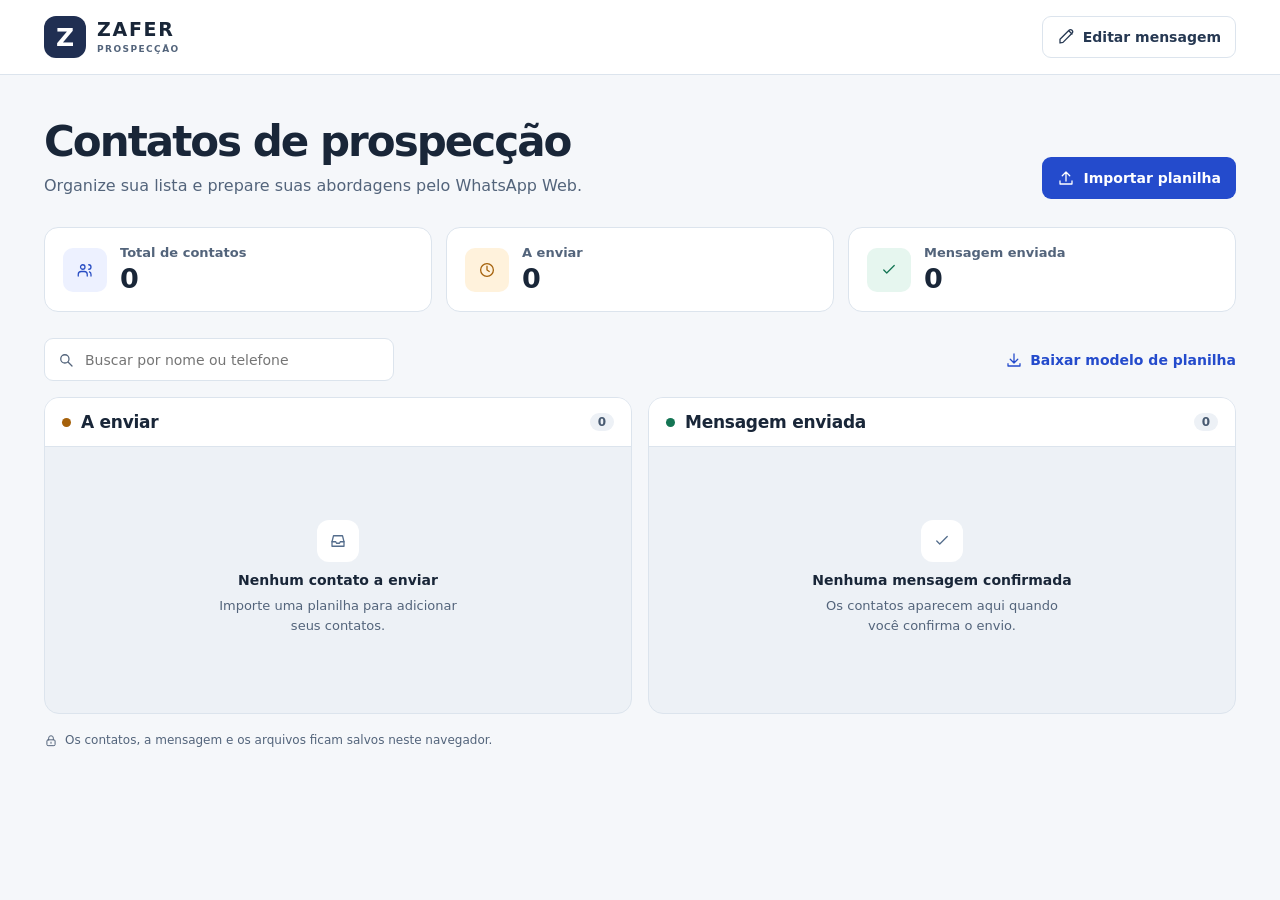
==== index.html @ 2246ed5c "Add files via upload" ====
<!doctype html>
<html lang="pt-BR">
<head>
<meta charset="utf-8">
<meta name="viewport" content="width=device-width, initial-scale=1">
<meta name="description" content="Painel de prospecção da Zafer. Organize seus contatos e prepare mensagens para o WhatsApp Web.">
<title>Prospecção Zafer</title>
<link rel="stylesheet" href="style.css">
<script src="jszip.min.js" defer></script>
<script type="module" src="app.js"></script>
</head>
<body>
<header class="top"><div class="top-inner">
  <a class="brand" href="./" aria-label="Início — Prospecção Zafer"><span class="mark">Z</span><span><strong>ZAFER</strong><small>PROSPECÇÃO</small></span></a>
  <button class="button secondary" id="edit-message"><span data-icon="edit"></span> Editar mensagem</button>
</div></header>
<main>
  <section class="intro">
    <div><h1>Contatos de prospecção</h1><p>Organize sua lista e prepare suas abordagens pelo WhatsApp Web.</p></div>
    <button class="button primary" id="import"><span data-icon="upload"></span> Importar planilha</button>
  </section>
  <section class="overview" aria-label="Resumo de contatos">
    <div class="metric"><span class="metric-icon blue" data-icon="users"></span><div><small>Total de contatos</small><strong id="total">0</strong></div></div>
    <div class="metric"><span class="metric-icon amber" data-icon="clock"></span><div><small>A enviar</small><strong id="pending-count">0</strong></div></div>
    <div class="metric"><span class="metric-icon green" data-icon="check"></span><div><small>Mensagem enviada</small><strong id="sent-count">0</strong></div></div>
  </section>
  <div class="toolbar">
    <label class="search"><span data-icon="search"></span><input id="search" type="search" placeholder="Buscar por nome ou telefone" aria-label="Buscar por nome ou telefone"></label>
    <a class="text-action" href="modelo-contatos.csv" download><span data-icon="download"></span> Baixar modelo de planilha</a>
  </div>
  <div class="board">
    <section class="lane" aria-labelledby="pending-title">
      <header><span class="dot amber"></span><h2 id="pending-title">A enviar</h2><span id="pending-pill" class="pill">0</span></header>
      <div class="entries" id="pending"></div>
    </section>
    <section class="lane" aria-labelledby="sent-title">
      <header><span class="dot green"></span><h2 id="sent-title">Mensagem enviada</h2><span id="sent-pill" class="pill">0</span></header>
      <div class="entries" id="sent"></div>
    </section>
  </div>
  <p class="foot"><span data-icon="lock"></span> Os contatos, a mensagem e os arquivos ficam salvos neste navegador.</p>
</main>
<dialog id="import-dialog" aria-labelledby="import-title">
  <div class="dialog-head"><h2 id="import-title">Importar contatos</h2><button class="icon-button close" type="button" aria-label="Fechar"><span data-icon="close"></span></button></div>
  <p>Use um arquivo XLSX ou CSV com as colunas <strong>Nome</strong> e <strong>WhatsApp</strong>. Inclua o DDD em todos os números.</p>
  <label class="drop"><span data-icon="upload"></span><strong>Selecionar planilha</strong><small>XLSX ou CSV</small><input type="file" id="sheet" accept=".xlsx,.csv"></label>
  <p class="feedback" id="import-feedback" role="status"></p>
  <div class="dialog-actions"><a class="text-action" href="modelo-contatos.csv" download><span data-icon="download"></span> Baixar modelo</a><button type="button" class="button secondary close">Fechar</button></div>
</dialog>
<dialog id="message-dialog" aria-labelledby="message-title">
  <form id="message-form">
    <div class="dialog-head"><h2 id="message-title">Mensagem personalizada</h2><button class="icon-button close" type="button" aria-label="Fechar"><span data-icon="close"></span></button></div>
    <label for="message" class="field-label">Texto da mensagem</label>
    <textarea id="message" rows="5" maxlength="4096" placeholder="Escreva sua mensagem aqui…"></textarea>
    <p class="hint">Use <code>{nome}</code> para inserir o nome do contato e <code>{saudacao}</code> para inserir Bom dia, Boa tarde ou Boa noite.</p>
    <label class="button secondary file-button"><span data-icon="clip"></span> Adicionar fotos e vídeos<input type="file" id="media-input" accept="image/*,video/*" multiple></label>
    <ul id="draft-media" class="media-list"></ul>
    <p class="hint">As mídias ficam disponíveis para baixar e anexar na conversa do WhatsApp Web.</p>
    <p class="feedback" id="message-feedback" role="status"></p>
    <div class="dialog-actions right"><button type="button" class="button secondary close">Cancelar</button><button type="submit" class="button primary" id="save-message">Salvar mensagem</button></div>
  </form>
</dialog>
<dialog id="send-dialog" aria-labelledby="send-title">
  <div class="dialog-head"><h2 id="send-title">Confirmar envio</h2><button class="icon-button close" type="button" aria-label="Fechar"><span data-icon="close"></span></button></div>
  <p id="send-description"></p>
  <div id="send-media-area" hidden><p class="hint">Baixe os arquivos abaixo. Na conversa, clique em <strong>+</strong> e selecione <strong>Fotos e vídeos</strong> para anexá-los.</p><ul id="send-media" class="media-list"></ul></div>
  <p id="send-feedback" class="feedback" role="status"></p>
  <div class="dialog-actions"><a class="text-action" id="reopen" target="_blank" rel="noopener noreferrer">Abrir WhatsApp Web <span data-icon="external"></span></a><button type="button" class="button primary" id="confirm-send"><span data-icon="check"></span> Marcar como enviada</button></div>
</dialog>
<div id="toast" role="status" class="toast" hidden></div>
</body>
</html>
---- style.css ----
:root{font-family:Inter,system-ui,-apple-system,BlinkMacSystemFont,"Segoe UI",sans-serif;color:#192638;background:#f5f7fa;font-synthesis:none;--muted:#53647b;--border:#dce4ed;--blue:#244bcc;--blue-dark:#193cb2;--white:#fff}
*{box-sizing:border-box}body{margin:0}button,input,textarea{font:inherit}button,a,input,textarea{-webkit-tap-highlight-color:transparent}button{cursor:pointer}button:disabled{cursor:wait;opacity:.6}a{color:inherit}button:focus-visible,a:focus-visible,input:focus-visible,textarea:focus-visible,label:focus-within{outline:2px solid #315fea;outline-offset:3px}svg{display:block;width:18px;height:18px;stroke:currentColor;fill:none;stroke-width:1.7;stroke-linecap:round;stroke-linejoin:round}[hidden]{display:none!important}
.top{background:#fff;border-bottom:1px solid var(--border)}.top-inner{max-width:1264px;margin:auto;min-height:74px;display:flex;justify-content:space-between;align-items:center;padding:0 36px;gap:12px}.brand{text-decoration:none;display:flex;align-items:center;gap:11px}.brand strong,.brand small{display:block;line-height:1.05}.brand strong{font-size:19px;letter-spacing:.09em;font-weight:850}.brand small{font-size:9px;letter-spacing:.16em;font-weight:750;color:var(--muted);margin-top:5px}.mark{display:grid;place-items:center;background:#202f52;color:#fff;font-size:25px;font-weight:850;width:42px;height:42px;border-radius:12px}
main{max-width:1264px;margin:auto;padding:44px 36px 26px}.intro{display:flex;justify-content:space-between;align-items:end;gap:22px;margin-bottom:28px}h1{margin:0;font-size:clamp(29px,4vw,42px);line-height:1.1;letter-spacing:-.047em}p{color:var(--muted);line-height:1.55}.intro p{margin:9px 0 0}.button{display:inline-flex;align-items:center;justify-content:center;gap:8px;padding:10px 14px;min-height:42px;white-space:nowrap;border:1px solid transparent;border-radius:9px;font-size:14px;font-weight:680;text-decoration:none}.primary{background:var(--blue);color:white}.primary:hover{background:var(--blue-dark)}.secondary{background:#fff;color:#263852;border-color:var(--border)}.secondary:hover{background:#edf2fa}.text-action{display:inline-flex;align-items:center;gap:7px;border:0;background:transparent;text-decoration:none;font-size:14px;font-weight:680;color:var(--blue);padding:5px 0}.text-action:hover{text-decoration:underline}
.overview{display:grid;grid-template-columns:repeat(3,minmax(0,1fr));gap:14px;margin-bottom:26px}.metric{display:flex;gap:13px;align-items:center;background:white;border:1px solid var(--border);border-radius:14px;padding:17px 18px}.metric-icon{display:grid;place-items:center;border-radius:10px;width:44px;height:44px;flex-shrink:0}.metric small{display:block;color:var(--muted);font-size:13px;font-weight:650}.metric strong{display:block;font-size:27px;line-height:1.13;margin-top:4px;font-variant-numeric:tabular-nums}.blue{color:#284dc3;background:#edf1ff}.amber{color:#a5610b;background:#fff2dc}.green{color:#147554;background:#e6f6ef}
.toolbar{display:flex;justify-content:space-between;align-items:center;gap:14px;margin-bottom:16px}.search{display:flex;align-items:center;gap:10px;background:white;border:1px solid var(--border);border-radius:9px;padding:0 12px;width:min(100%,350px);color:var(--muted)}.search input{width:100%;min-width:0;height:41px;padding:0;border:0;color:#192638;background:transparent;font-size:14px}.search input:focus-visible{outline:none}
.board{display:grid;grid-template-columns:repeat(2,minmax(0,1fr));gap:16px}.lane{background:#edf1f6;border:1px solid var(--border);border-radius:15px;min-width:0;overflow:hidden}.lane>header{display:flex;align-items:center;gap:10px;padding:14px 17px;background:#fff;border-bottom:1px solid var(--border)}h2{margin:0;font-size:17px;letter-spacing:-.015em}.dot{height:9px;width:9px;border-radius:50%;background:currentColor}.pill{background:#edf1f6;color:#495b72;border-radius:999px;padding:2px 8px;font-size:12px;font-weight:750;margin-left:auto}.entries{display:grid;align-content:start;gap:10px;padding:12px;min-height:266px}.empty{display:grid;align-content:center;justify-items:center;gap:8px;min-height:238px;text-align:center;padding:15px}.empty>span{display:grid;place-items:center;background:#fff;width:42px;height:42px;border-radius:12px;color:#546d8c;margin-bottom:2px}.empty strong{font-size:14px}.empty p{margin:0;font-size:13px;max-width:29ch}
.card{background:#fff;border:1px solid var(--border);border-radius:12px;padding:13px}.card-heading{display:flex;gap:10px;align-items:start}.avatar{width:39px;height:39px;flex:none;display:grid;place-items:center;border-radius:10px;background:#edf1ff;color:#284dc3;font-size:13px;font-weight:800}.card h3{font-size:15px;margin:0 0 2px;overflow-wrap:anywhere}.phone,.date{display:block;color:var(--muted);font-size:13px;line-height:1.5}.card-actions{display:flex;flex-wrap:wrap;gap:7px;margin-top:12px}.card-actions .button{min-height:37px;padding:7px 10px;font-size:13px}.wa{background:#e6f6ef;color:#116647;border-color:#caebdc}.wa:hover{background:#d8f0e5}.card .text-action{font-size:12px;margin-top:8px}.foot{display:flex;align-items:center;gap:7px;margin:17px 0 0;font-size:12px}.foot svg{width:14px;height:14px}
dialog{max-width:min(540px,calc(100% - 24px));width:100%;border:1px solid var(--border);border-radius:17px;padding:22px;color:inherit;box-shadow:0 18px 70px #172a5440}dialog::backdrop{background:#14213f80}.dialog-head{display:flex;align-items:center;justify-content:space-between;gap:12px;margin-bottom:14px}.dialog-head h2{font-size:22px}.icon-button{background:#eef2f8;border:0;border-radius:8px;padding:8px;color:#344663}.dialog-actions{display:flex;flex-wrap:wrap;justify-content:space-between;align-items:center;gap:10px;margin-top:16px}.dialog-actions.right{justify-content:end}.drop{position:relative;display:grid;justify-items:center;gap:6px;padding:23px;border:1px dashed #8da2d3;border-radius:10px;background:#f4f7ff;color:#244bcc;cursor:pointer}.drop small,.hint{color:var(--muted);font-size:13px}.drop input,.file-button input{position:absolute;width:1px;height:1px;opacity:0}.file-button{position:relative;cursor:pointer}.field-label{display:block;font-size:14px;font-weight:700;margin-bottom:7px}textarea{width:100%;padding:11px;border:1px solid var(--border);border-radius:9px;resize:vertical;color:inherit}.hint{margin:7px 0 13px}.feedback{font-size:14px;color:#284dc3;white-space:pre-line}.feedback:empty{display:none}.feedback.error{color:#a52c20}.media-list{padding:0;list-style:none}.media-list:empty{display:none}.media-list li{display:flex;justify-content:space-between;align-items:center;gap:12px;border-top:1px solid var(--border);padding:7px 0;overflow-wrap:anywhere;font-size:14px}.media-list li .text-action{flex:none}.toast{position:fixed;bottom:18px;right:18px;left:auto;max-width:calc(100% - 36px);padding:13px 18px;border-radius:10px;color:#fff;background:#202f52;box-shadow:0 8px 25px #1f305233;font-size:14px}
@media(max-width:720px){.top-inner{padding:0 16px;min-height:65px}main{padding:28px 16px 20px}.intro{align-items:start;flex-direction:column;margin-bottom:18px;gap:14px}.overview{gap:7px;margin-bottom:19px}.metric{padding:9px;gap:7px;flex-wrap:wrap}.metric-icon{width:32px;height:32px}.metric strong{font-size:23px}.metric small{font-size:12px}.toolbar{align-items:start;flex-direction:column;gap:8px}.search{width:100%}.board{grid-template-columns:1fr;gap:12px}.entries{min-height:165px}.empty{min-height:140px}.foot{align-items:start}}
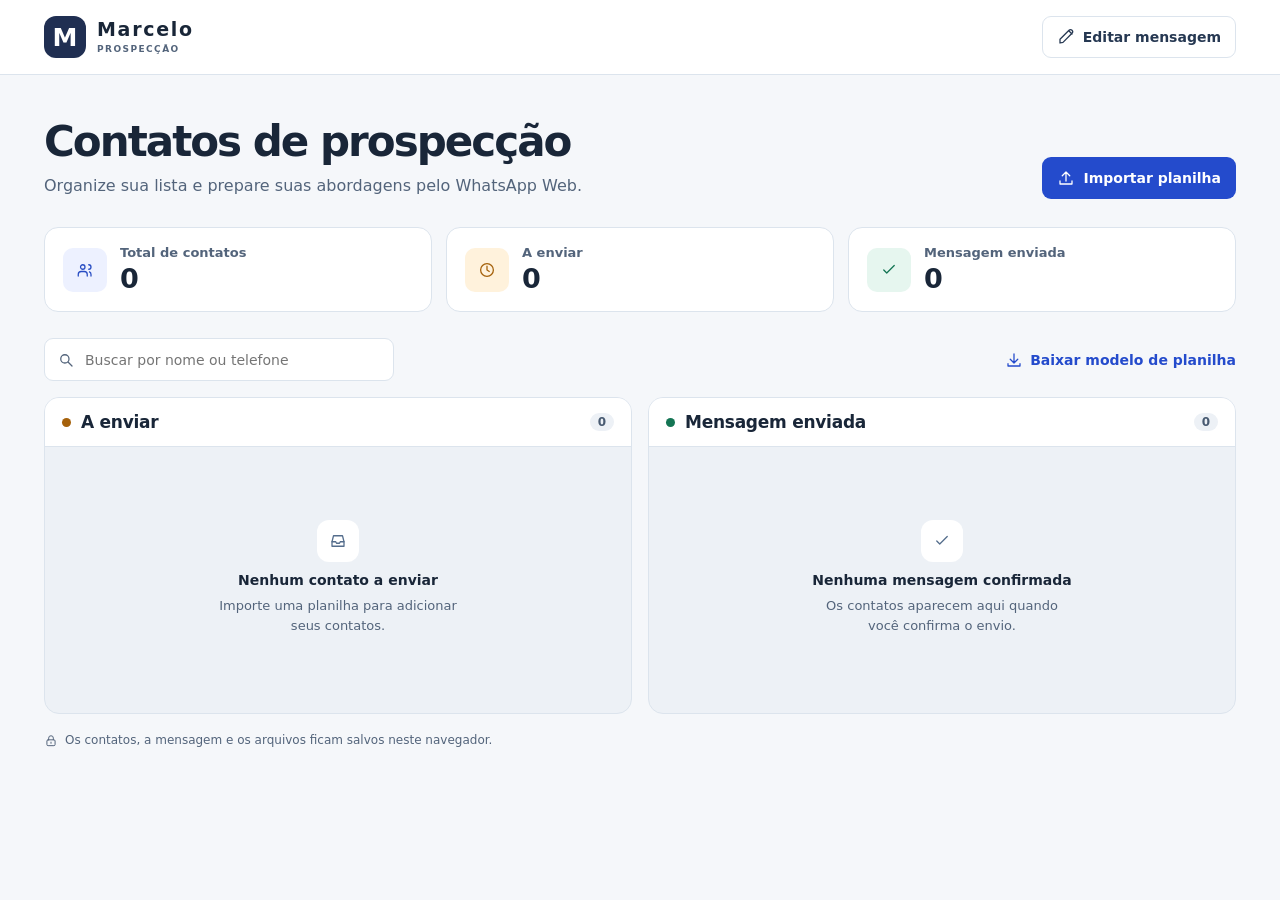
==== commit a177bb41: "Add files via upload" ====
--- a/index.html
+++ b/index.html
@@ -3,15 +3,15 @@
 <head>
 <meta charset="utf-8">
 <meta name="viewport" content="width=device-width, initial-scale=1">
-<meta name="description" content="Painel de prospecção da Zafer. Organize seus contatos e prepare mensagens para o WhatsApp Web.">
-<title>Prospecção Zafer</title>
+<meta name="description" content="Painel de prospecção do Marcelo. Organize seus contatos e prepare mensagens para o WhatsApp Web.">
+<title>Prospecção Marcelo</title>
 <link rel="stylesheet" href="style.css">
 <script src="jszip.min.js" defer></script>
 <script type="module" src="app.js"></script>
 </head>
 <body>
 <header class="top"><div class="top-inner">
-  <a class="brand" href="./" aria-label="Início — Prospecção Zafer"><span class="mark">Z</span><span><strong>ZAFER</strong><small>PROSPECÇÃO</small></span></a>
+  <a class="brand" href="./" aria-label="Início — Prospecção Marcelo"><span class="mark">M</span><span><strong>Marcelo</strong><small>PROSPECÇÃO</small></span></a>
   <button class="button secondary" id="edit-message"><span data-icon="edit"></span> Editar mensagem</button>
 </div></header>
 <main>
--- a/style.css
+++ b/style.css
@@ -8,3 +8,28 @@
 .card{background:#fff;border:1px solid var(--border);border-radius:12px;padding:13px}.card-heading{display:flex;gap:10px;align-items:start}.avatar{width:39px;height:39px;flex:none;display:grid;place-items:center;border-radius:10px;background:#edf1ff;color:#284dc3;font-size:13px;font-weight:800}.card h3{font-size:15px;margin:0 0 2px;overflow-wrap:anywhere}.phone,.date{display:block;color:var(--muted);font-size:13px;line-height:1.5}.card-actions{display:flex;flex-wrap:wrap;gap:7px;margin-top:12px}.card-actions .button{min-height:37px;padding:7px 10px;font-size:13px}.wa{background:#e6f6ef;color:#116647;border-color:#caebdc}.wa:hover{background:#d8f0e5}.card .text-action{font-size:12px;margin-top:8px}.foot{display:flex;align-items:center;gap:7px;margin:17px 0 0;font-size:12px}.foot svg{width:14px;height:14px}
 dialog{max-width:min(540px,calc(100% - 24px));width:100%;border:1px solid var(--border);border-radius:17px;padding:22px;color:inherit;box-shadow:0 18px 70px #172a5440}dialog::backdrop{background:#14213f80}.dialog-head{display:flex;align-items:center;justify-content:space-between;gap:12px;margin-bottom:14px}.dialog-head h2{font-size:22px}.icon-button{background:#eef2f8;border:0;border-radius:8px;padding:8px;color:#344663}.dialog-actions{display:flex;flex-wrap:wrap;justify-content:space-between;align-items:center;gap:10px;margin-top:16px}.dialog-actions.right{justify-content:end}.drop{position:relative;display:grid;justify-items:center;gap:6px;padding:23px;border:1px dashed #8da2d3;border-radius:10px;background:#f4f7ff;color:#244bcc;cursor:pointer}.drop small,.hint{color:var(--muted);font-size:13px}.drop input,.file-button input{position:absolute;width:1px;height:1px;opacity:0}.file-button{position:relative;cursor:pointer}.field-label{display:block;font-size:14px;font-weight:700;margin-bottom:7px}textarea{width:100%;padding:11px;border:1px solid var(--border);border-radius:9px;resize:vertical;color:inherit}.hint{margin:7px 0 13px}.feedback{font-size:14px;color:#284dc3;white-space:pre-line}.feedback:empty{display:none}.feedback.error{color:#a52c20}.media-list{padding:0;list-style:none}.media-list:empty{display:none}.media-list li{display:flex;justify-content:space-between;align-items:center;gap:12px;border-top:1px solid var(--border);padding:7px 0;overflow-wrap:anywhere;font-size:14px}.media-list li .text-action{flex:none}.toast{position:fixed;bottom:18px;right:18px;left:auto;max-width:calc(100% - 36px);padding:13px 18px;border-radius:10px;color:#fff;background:#202f52;box-shadow:0 8px 25px #1f305233;font-size:14px}
 @media(max-width:720px){.top-inner{padding:0 16px;min-height:65px}main{padding:28px 16px 20px}.intro{align-items:start;flex-direction:column;margin-bottom:18px;gap:14px}.overview{gap:7px;margin-bottom:19px}.metric{padding:9px;gap:7px;flex-wrap:wrap}.metric-icon{width:32px;height:32px}.metric strong{font-size:23px}.metric small{font-size:12px}.toolbar{align-items:start;flex-direction:column;gap:8px}.search{width:100%}.board{grid-template-columns:1fr;gap:12px}.entries{min-height:165px}.empty{min-height:140px}.foot{align-items:start}}
+
+#message-dialog {
+  color: #fff;
+  background: #232831;
+  --muted: #fff;
+  --border: #778393;
+}
+
+#message-dialog textarea {
+  color: inherit;
+  background: #232831;
+}
+
+#message-dialog textarea::placeholder {
+  color: #d0d7e2;
+}
+
+#message-dialog .text-action,
+#message-dialog .feedback {
+  color: #fff;
+}
+
+#message-dialog .feedback.error {
+  color: #ffbdb6;
+}
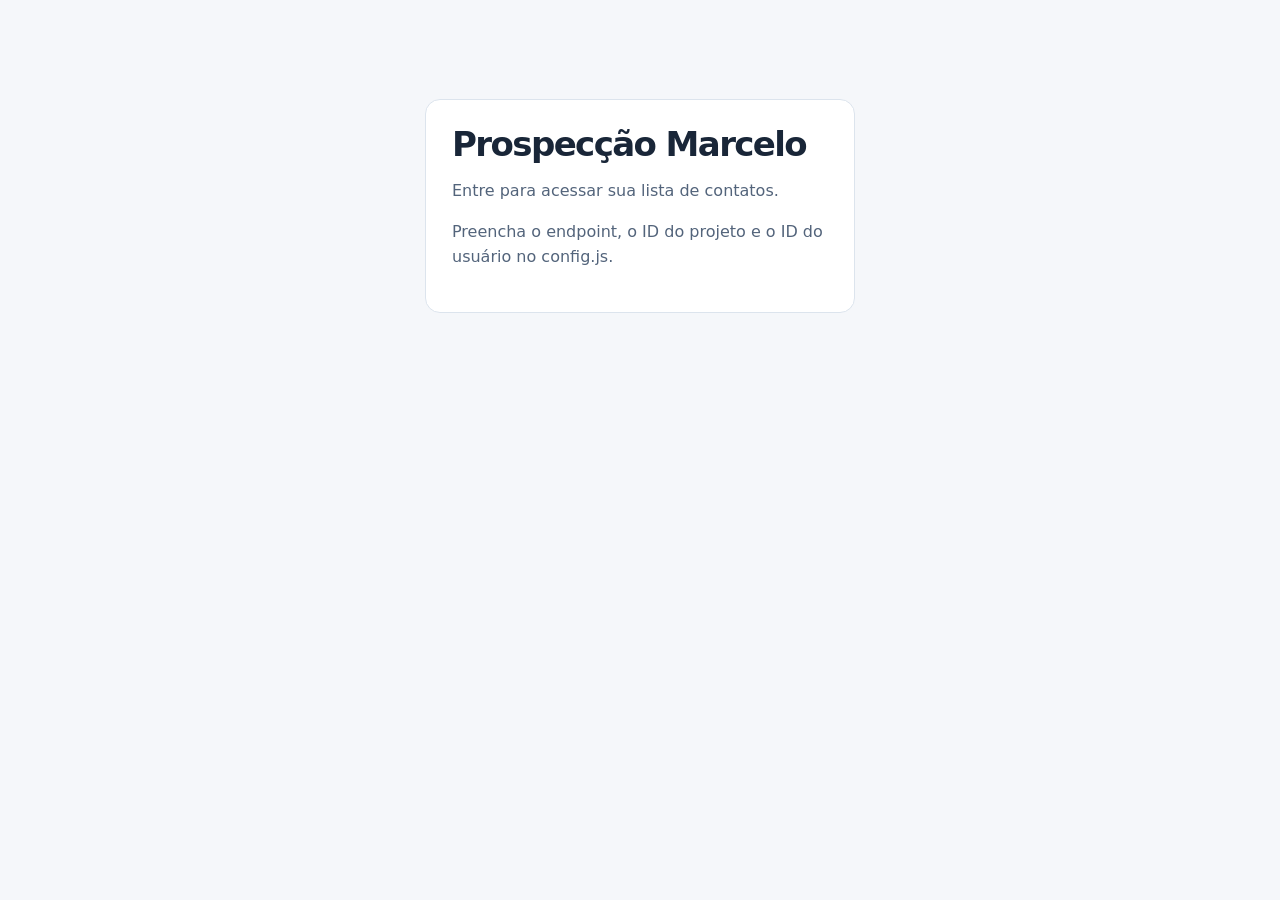
==== commit 90ce405c: "Add files via upload" ====
--- a/index.html
+++ b/index.html
@@ -5,14 +5,26 @@
 <meta name="viewport" content="width=device-width, initial-scale=1">
 <meta name="description" content="Painel de prospecção do Marcelo. Organize seus contatos e prepare mensagens para o WhatsApp Web.">
 <title>Prospecção Marcelo</title>
-<link rel="stylesheet" href="style.css">
+<link rel="stylesheet" href="style.css?v=cloud-1">
 <script src="jszip.min.js" defer></script>
-<script type="module" src="app.js"></script>
+<script src="appwrite-client.js" defer></script>
+<script type="module" src="app.js?v=appwrite-1"></script>
 </head>
 <body>
+<section id="auth-panel" class="auth-panel" aria-labelledby="auth-title">
+  <h1 id="auth-title">Prospecção Marcelo</h1>
+  <p>Entre para acessar sua lista de contatos.</p>
+  <form id="login-form" hidden>
+    <label>E-mail <input type="email" id="email" autocomplete="username" required></label>
+    <label>Senha <input type="password" id="password" autocomplete="current-password" required></label>
+    <button type="submit" class="button primary" id="login">Entrar</button>
+  </form>
+  <p id="auth-status" role="status">Carregando…</p>
+</section>
+<div id="workspace" hidden>
 <header class="top"><div class="top-inner">
   <a class="brand" href="./" aria-label="Início — Prospecção Marcelo"><span class="mark">M</span><span><strong>Marcelo</strong><small>PROSPECÇÃO</small></span></a>
-  <button class="button secondary" id="edit-message"><span data-icon="edit"></span> Editar mensagem</button>
+  <div class="account-actions"><button class="button secondary" id="edit-message"><span data-icon="edit"></span> Editar mensagem</button><button type="button" class="button secondary" id="sign-out">Sair</button></div>
 </div></header>
 <main>
   <section class="intro">
@@ -28,6 +40,7 @@
     <label class="search"><span data-icon="search"></span><input id="search" type="search" placeholder="Buscar por nome ou telefone" aria-label="Buscar por nome ou telefone"></label>
     <a class="text-action" href="modelo-contatos.csv" download><span data-icon="download"></span> Baixar modelo de planilha</a>
   </div>
+  <p class="board-hint">Arraste um contato para a outra coluna ou use o botão de status no cartão.</p><p id="sync-status" role="status"></p>
   <div class="board">
     <section class="lane" aria-labelledby="pending-title">
       <header><span class="dot amber"></span><h2 id="pending-title">A enviar</h2><span id="pending-pill" class="pill">0</span></header>
@@ -38,12 +51,15 @@
       <div class="entries" id="sent"></div>
     </section>
   </div>
-  <p class="foot"><span data-icon="lock"></span> Os contatos, a mensagem e os arquivos ficam salvos neste navegador.</p>
+  <p class="foot"><span data-icon="lock"></span> Os contatos e os status ficam salvos na sua conta. A mensagem personalizada e as mídias ficam neste navegador.</p>
 </main>
+</div>
 <dialog id="import-dialog" aria-labelledby="import-title">
   <div class="dialog-head"><h2 id="import-title">Importar contatos</h2><button class="icon-button close" type="button" aria-label="Fechar"><span data-icon="close"></span></button></div>
   <p>Use um arquivo XLSX ou CSV com as colunas <strong>Nome</strong> e <strong>WhatsApp</strong>. Inclua o DDD em todos os números.</p>
   <label class="drop"><span data-icon="upload"></span><strong>Selecionar planilha</strong><small>XLSX ou CSV</small><input type="file" id="sheet" accept=".xlsx,.csv"></label>
+  <label class="button secondary file-button"><span data-icon="upload"></span> Importar backup JSON<input type="file" id="backup-file" accept=".json,application/json"></label>
+  <button type="button" class="button secondary" id="migrate-local" hidden>Importar lista deste navegador</button>
   <p class="feedback" id="import-feedback" role="status"></p>
   <div class="dialog-actions"><a class="text-action" href="modelo-contatos.csv" download><span data-icon="download"></span> Baixar modelo</a><button type="button" class="button secondary close">Fechar</button></div>
 </dialog>
--- a/style.css
+++ b/style.css
@@ -9,27 +9,84 @@
 dialog{max-width:min(540px,calc(100% - 24px));width:100%;border:1px solid var(--border);border-radius:17px;padding:22px;color:inherit;box-shadow:0 18px 70px #172a5440}dialog::backdrop{background:#14213f80}.dialog-head{display:flex;align-items:center;justify-content:space-between;gap:12px;margin-bottom:14px}.dialog-head h2{font-size:22px}.icon-button{background:#eef2f8;border:0;border-radius:8px;padding:8px;color:#344663}.dialog-actions{display:flex;flex-wrap:wrap;justify-content:space-between;align-items:center;gap:10px;margin-top:16px}.dialog-actions.right{justify-content:end}.drop{position:relative;display:grid;justify-items:center;gap:6px;padding:23px;border:1px dashed #8da2d3;border-radius:10px;background:#f4f7ff;color:#244bcc;cursor:pointer}.drop small,.hint{color:var(--muted);font-size:13px}.drop input,.file-button input{position:absolute;width:1px;height:1px;opacity:0}.file-button{position:relative;cursor:pointer}.field-label{display:block;font-size:14px;font-weight:700;margin-bottom:7px}textarea{width:100%;padding:11px;border:1px solid var(--border);border-radius:9px;resize:vertical;color:inherit}.hint{margin:7px 0 13px}.feedback{font-size:14px;color:#284dc3;white-space:pre-line}.feedback:empty{display:none}.feedback.error{color:#a52c20}.media-list{padding:0;list-style:none}.media-list:empty{display:none}.media-list li{display:flex;justify-content:space-between;align-items:center;gap:12px;border-top:1px solid var(--border);padding:7px 0;overflow-wrap:anywhere;font-size:14px}.media-list li .text-action{flex:none}.toast{position:fixed;bottom:18px;right:18px;left:auto;max-width:calc(100% - 36px);padding:13px 18px;border-radius:10px;color:#fff;background:#202f52;box-shadow:0 8px 25px #1f305233;font-size:14px}
 @media(max-width:720px){.top-inner{padding:0 16px;min-height:65px}main{padding:28px 16px 20px}.intro{align-items:start;flex-direction:column;margin-bottom:18px;gap:14px}.overview{gap:7px;margin-bottom:19px}.metric{padding:9px;gap:7px;flex-wrap:wrap}.metric-icon{width:32px;height:32px}.metric strong{font-size:23px}.metric small{font-size:12px}.toolbar{align-items:start;flex-direction:column;gap:8px}.search{width:100%}.board{grid-template-columns:1fr;gap:12px}.entries{min-height:165px}.empty{min-height:140px}.foot{align-items:start}}
 
-#message-dialog {
-  color: #fff;
-  background: #232831;
-  --muted: #fff;
-  --border: #778393;
+/* Modal colors are explicit so browser theme defaults cannot pair dark text
+   with a dark dialog or input background. */
+dialog {
+  color-scheme: dark;
+  background-color: #232831;
+  color: #ffffff;
+  --muted: #ffffff;
+  --border: #8693a5;
 }
 
-#message-dialog textarea {
-  color: inherit;
-  background: #232831;
+dialog h2,
+dialog p,
+dialog .field-label,
+dialog .media-list,
+dialog .drop small,
+dialog .text-action {
+  color: #ffffff;
 }
 
-#message-dialog textarea::placeholder {
-  color: #d0d7e2;
+dialog textarea {
+  background-color: #1b2028;
+  color: #ffffff;
 }
 
-#message-dialog .text-action,
-#message-dialog .feedback {
-  color: #fff;
+dialog textarea::placeholder {
+  color: #d0d7e2;
+  opacity: 1;
 }
 
-#message-dialog .feedback.error {
+dialog .secondary,
+dialog .icon-button,
+dialog .drop {
+  background-color: #343e4e;
+  color: #ffffff;
+  border-color: #8693a5;
+}
+
+dialog .secondary:hover,
+dialog .icon-button:hover,
+dialog .drop:hover {
+  background-color: #46536a;
+}
+
+dialog .feedback.error {
   color: #ffbdb6;
 }
+
+.auth-panel {
+  width: min(430px, calc(100% - 32px));
+  margin: clamp(36px, 11vh, 100px) auto 0;
+  background: #fff;
+  padding: 26px;
+  border: 1px solid var(--border);
+  border-radius: 15px;
+}
+.auth-panel h1 { font-size: clamp(25px, 5vw, 34px); }
+.auth-panel form, .auth-panel label { display: grid; gap: 8px; }
+.auth-panel form { gap: 14px; }
+.auth-panel label { font-size: 14px; font-weight: 650; }
+.auth-panel input {
+  width: 100%;
+  min-height: 42px;
+  padding: 8px 10px;
+  color: #192638;
+  background: #fff;
+  border: 1px solid var(--border);
+  border-radius: 8px;
+}
+#auth-status:empty, #sync-status:empty { display: none; }
+.account-actions { display: flex; flex-wrap: wrap; justify-content: end; gap: 6px; }
+.board-hint, #sync-status { font-size: 13px; margin: 0 0 12px; }
+#sync-status .text-action { padding: 0; }
+.lane.drop-target { outline: 2px dashed var(--blue); outline-offset: -3px; background: #e3eaff; }
+.card[draggable] .card-heading { cursor: grab; }
+.card.dragging { opacity: .55; }
+#import-dialog .file-button, #migrate-local { margin-top: 8px; }
+@media(max-width:420px) {
+  .account-actions .button { padding: 6px 9px; min-height: 35px; font-size: 12px; }
+  .account-actions .button svg { display: none; }
+  .top-inner { padding: 8px 12px; }
+}
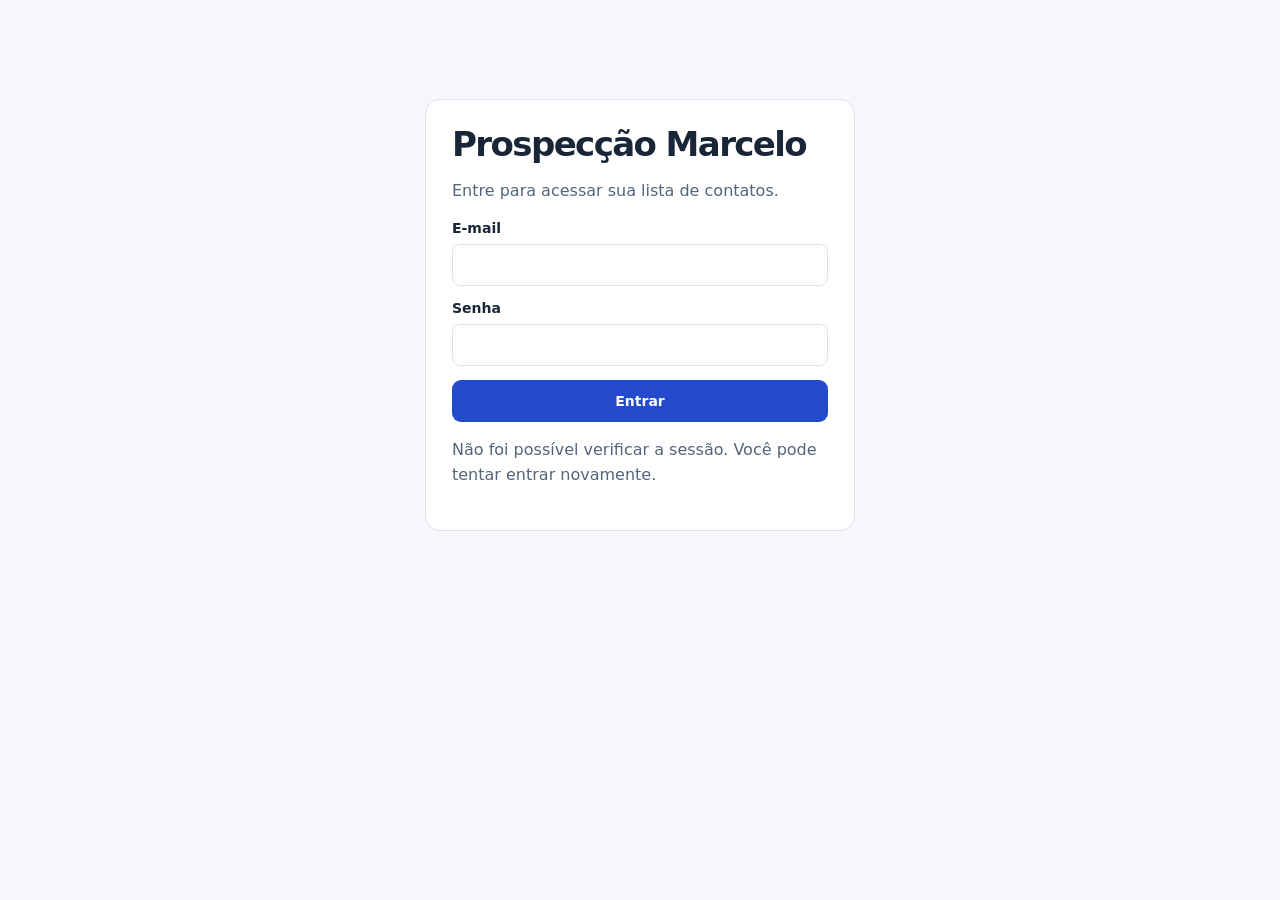
==== commit f8c6afa3: "Add files via upload" ====
--- a/index.html
+++ b/index.html
@@ -5,10 +5,10 @@
 <meta name="viewport" content="width=device-width, initial-scale=1">
 <meta name="description" content="Painel de prospecção do Marcelo. Organize seus contatos e prepare mensagens para o WhatsApp Web.">
 <title>Prospecção Marcelo</title>
-<link rel="stylesheet" href="style.css?v=cloud-1">
+<link rel="stylesheet" href="style.css?v=etapas-1">
 <script src="jszip.min.js" defer></script>
 <script src="appwrite-client.js" defer></script>
-<script type="module" src="app.js?v=appwrite-1"></script>
+<script type="module" src="app.js?v=etapas-1"></script>
 </head>
 <body>
 <section id="auth-panel" class="auth-panel" aria-labelledby="auth-title">
@@ -29,29 +29,37 @@
 <main>
   <section class="intro">
     <div><h1>Contatos de prospecção</h1><p>Organize sua lista e prepare suas abordagens pelo WhatsApp Web.</p></div>
-    <button class="button primary" id="import"><span data-icon="upload"></span> Importar planilha</button>
+    <div class="intro-actions">
+      <button type="button" class="button secondary" id="import"><span data-icon="upload"></span> Importar planilha</button>
+      <button type="button" class="button primary" id="add-contact"><span data-icon="plus"></span> Adicionar contato</button>
+    </div>
   </section>
   <section class="overview" aria-label="Resumo de contatos">
     <div class="metric"><span class="metric-icon blue" data-icon="users"></span><div><small>Total de contatos</small><strong id="total">0</strong></div></div>
     <div class="metric"><span class="metric-icon amber" data-icon="clock"></span><div><small>A enviar</small><strong id="pending-count">0</strong></div></div>
+    <div class="metric"><span class="metric-icon blue" data-icon="chat"></span><div><small>Boas-vindas enviado</small><strong id="welcome-count">0</strong></div></div>
     <div class="metric"><span class="metric-icon green" data-icon="check"></span><div><small>Mensagem enviada</small><strong id="sent-count">0</strong></div></div>
   </section>
   <div class="toolbar">
     <label class="search"><span data-icon="search"></span><input id="search" type="search" placeholder="Buscar por nome ou telefone" aria-label="Buscar por nome ou telefone"></label>
     <a class="text-action" href="modelo-contatos.csv" download><span data-icon="download"></span> Baixar modelo de planilha</a>
   </div>
-  <p class="board-hint">Arraste um contato para a outra coluna ou use o botão de status no cartão.</p><p id="sync-status" role="status"></p>
+  <p class="board-hint">Arraste um contato para a outra coluna ou escolha a etapa no cartão.</p><p id="sync-status" role="status"></p>
   <div class="board">
     <section class="lane" aria-labelledby="pending-title">
       <header><span class="dot amber"></span><h2 id="pending-title">A enviar</h2><span id="pending-pill" class="pill">0</span></header>
       <div class="entries" id="pending"></div>
+    </section>
+    <section class="lane" aria-labelledby="welcome-title">
+      <header><span class="dot blue"></span><h2 id="welcome-title">Boas-vindas enviado</h2><span id="welcome-pill" class="pill">0</span></header>
+      <div class="entries" id="welcome"></div>
     </section>
     <section class="lane" aria-labelledby="sent-title">
       <header><span class="dot green"></span><h2 id="sent-title">Mensagem enviada</h2><span id="sent-pill" class="pill">0</span></header>
       <div class="entries" id="sent"></div>
     </section>
   </div>
-  <p class="foot"><span data-icon="lock"></span> Os contatos e os status ficam salvos na sua conta. A mensagem personalizada e as mídias ficam neste navegador.</p>
+  <p class="foot"><span data-icon="lock"></span> Os contatos, as etapas e o texto personalizado ficam salvos na sua conta. As mídias ficam neste navegador.</p>
 </main>
 </div>
 <dialog id="import-dialog" aria-labelledby="import-title">
@@ -62,6 +70,17 @@
   <button type="button" class="button secondary" id="migrate-local" hidden>Importar lista deste navegador</button>
   <p class="feedback" id="import-feedback" role="status"></p>
   <div class="dialog-actions"><a class="text-action" href="modelo-contatos.csv" download><span data-icon="download"></span> Baixar modelo</a><button type="button" class="button secondary close">Fechar</button></div>
+</dialog>
+<dialog id="contact-dialog" aria-labelledby="contact-title">
+  <form id="contact-form">
+    <div class="dialog-head"><h2 id="contact-title">Adicionar contato</h2><button class="icon-button close" type="button" aria-label="Fechar"><span data-icon="close"></span></button></div>
+    <label class="field-label" for="contact-name">Nome</label>
+    <input id="contact-name" type="text" maxlength="1024" autocomplete="off" required>
+    <label class="field-label" for="contact-phone">WhatsApp com DDD</label>
+    <input id="contact-phone" type="tel" placeholder="(47) 99999-9999" autocomplete="off" required>
+    <p class="feedback" id="contact-feedback" role="status"></p>
+    <div class="dialog-actions right"><button type="button" class="button secondary close">Cancelar</button><button type="submit" class="button primary" id="save-contact">Salvar contato</button></div>
+  </form>
 </dialog>
 <dialog id="message-dialog" aria-labelledby="message-title">
   <form id="message-form">
@@ -77,11 +96,13 @@
   </form>
 </dialog>
 <dialog id="send-dialog" aria-labelledby="send-title">
-  <div class="dialog-head"><h2 id="send-title">Confirmar envio</h2><button class="icon-button close" type="button" aria-label="Fechar"><span data-icon="close"></span></button></div>
+  <div class="dialog-head"><h2 id="send-title">Conversa no WhatsApp</h2><button class="icon-button close" type="button" aria-label="Fechar"><span data-icon="close"></span></button></div>
   <p id="send-description"></p>
   <div id="send-media-area" hidden><p class="hint">Baixe os arquivos abaixo. Na conversa, clique em <strong>+</strong> e selecione <strong>Fotos e vídeos</strong> para anexá-los.</p><ul id="send-media" class="media-list"></ul></div>
+  <p id="stage-feedback" role="status" class="feedback"></p>
+  <button type="button" id="retry-stage" class="text-action" hidden>Tentar salvar etapa novamente</button>
   <p id="send-feedback" class="feedback" role="status"></p>
-  <div class="dialog-actions"><a class="text-action" id="reopen" target="_blank" rel="noopener noreferrer">Abrir WhatsApp Web <span data-icon="external"></span></a><button type="button" class="button primary" id="confirm-send"><span data-icon="check"></span> Marcar como enviada</button></div>
+  <div class="dialog-actions"><a class="text-action" id="reopen" target="_blank" rel="noopener noreferrer">Abrir WhatsApp Web <span data-icon="external"></span></a><button type="button" class="button primary close">Fechar</button></div>
 </dialog>
 <div id="toast" role="status" class="toast" hidden></div>
 </body>
--- a/style.css
+++ b/style.css
@@ -90,3 +90,13 @@
   .account-actions .button svg { display: none; }
   .top-inner { padding: 8px 12px; }
 }
+
+.intro-actions { display: flex; flex-wrap: wrap; gap: 8px; }
+.overview { grid-template-columns: repeat(4,minmax(0,1fr)); }
+.board { grid-template-columns: repeat(3,minmax(0,1fr)); }
+.status-action { background: #f5f7fa; border: 1px solid var(--border); border-radius: 7px; color: #263852; display: block; font: inherit; font-size: 12px; margin-top: 10px; max-width: 100%; padding: 6px 7px; }
+#contact-form input { background: #1b2028; border: 1px solid var(--border); border-radius: 8px; color: #fff; display: block; min-height: 42px; padding: 8px 10px; width: 100%; }
+#contact-form input::placeholder { color: #d0d7e2; }
+#contact-form .field-label:not(:first-of-type) { margin-top: 12px; }
+@media (max-width: 915px) { .board { grid-template-columns: 1fr; } }
+@media (max-width: 620px) { .overview { grid-template-columns: repeat(2,minmax(0,1fr)); } }
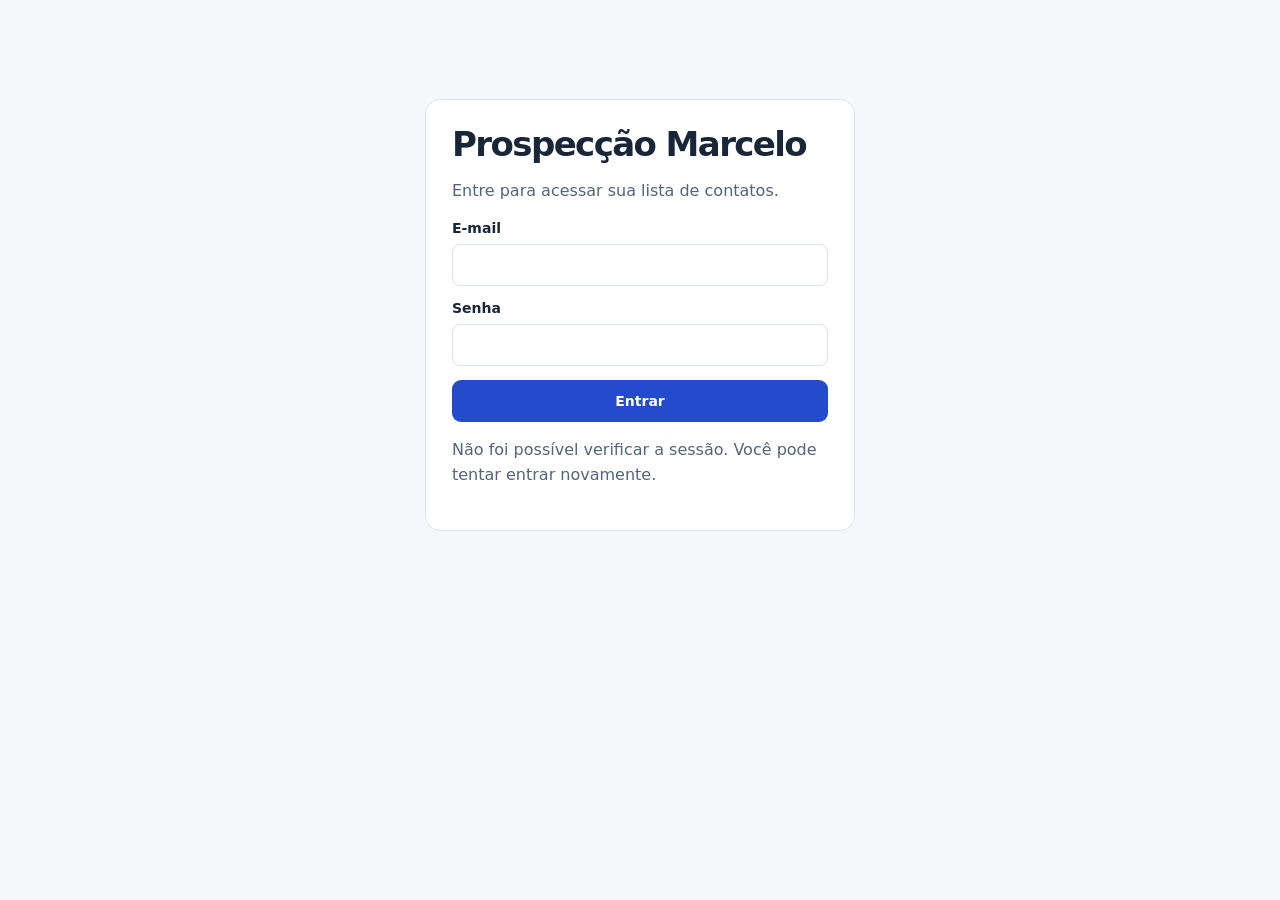
==== commit 43aec27e: "Add files via upload" ====
--- a/index.html
+++ b/index.html
@@ -8,7 +8,7 @@
 <link rel="stylesheet" href="style.css?v=etapas-1">
 <script src="jszip.min.js" defer></script>
 <script src="appwrite-client.js" defer></script>
-<script type="module" src="app.js?v=etapas-1"></script>
+<script type="module" src="app.js?v=mensagem-2"></script>
 </head>
 <body>
 <section id="auth-panel" class="auth-panel" aria-labelledby="auth-title">
